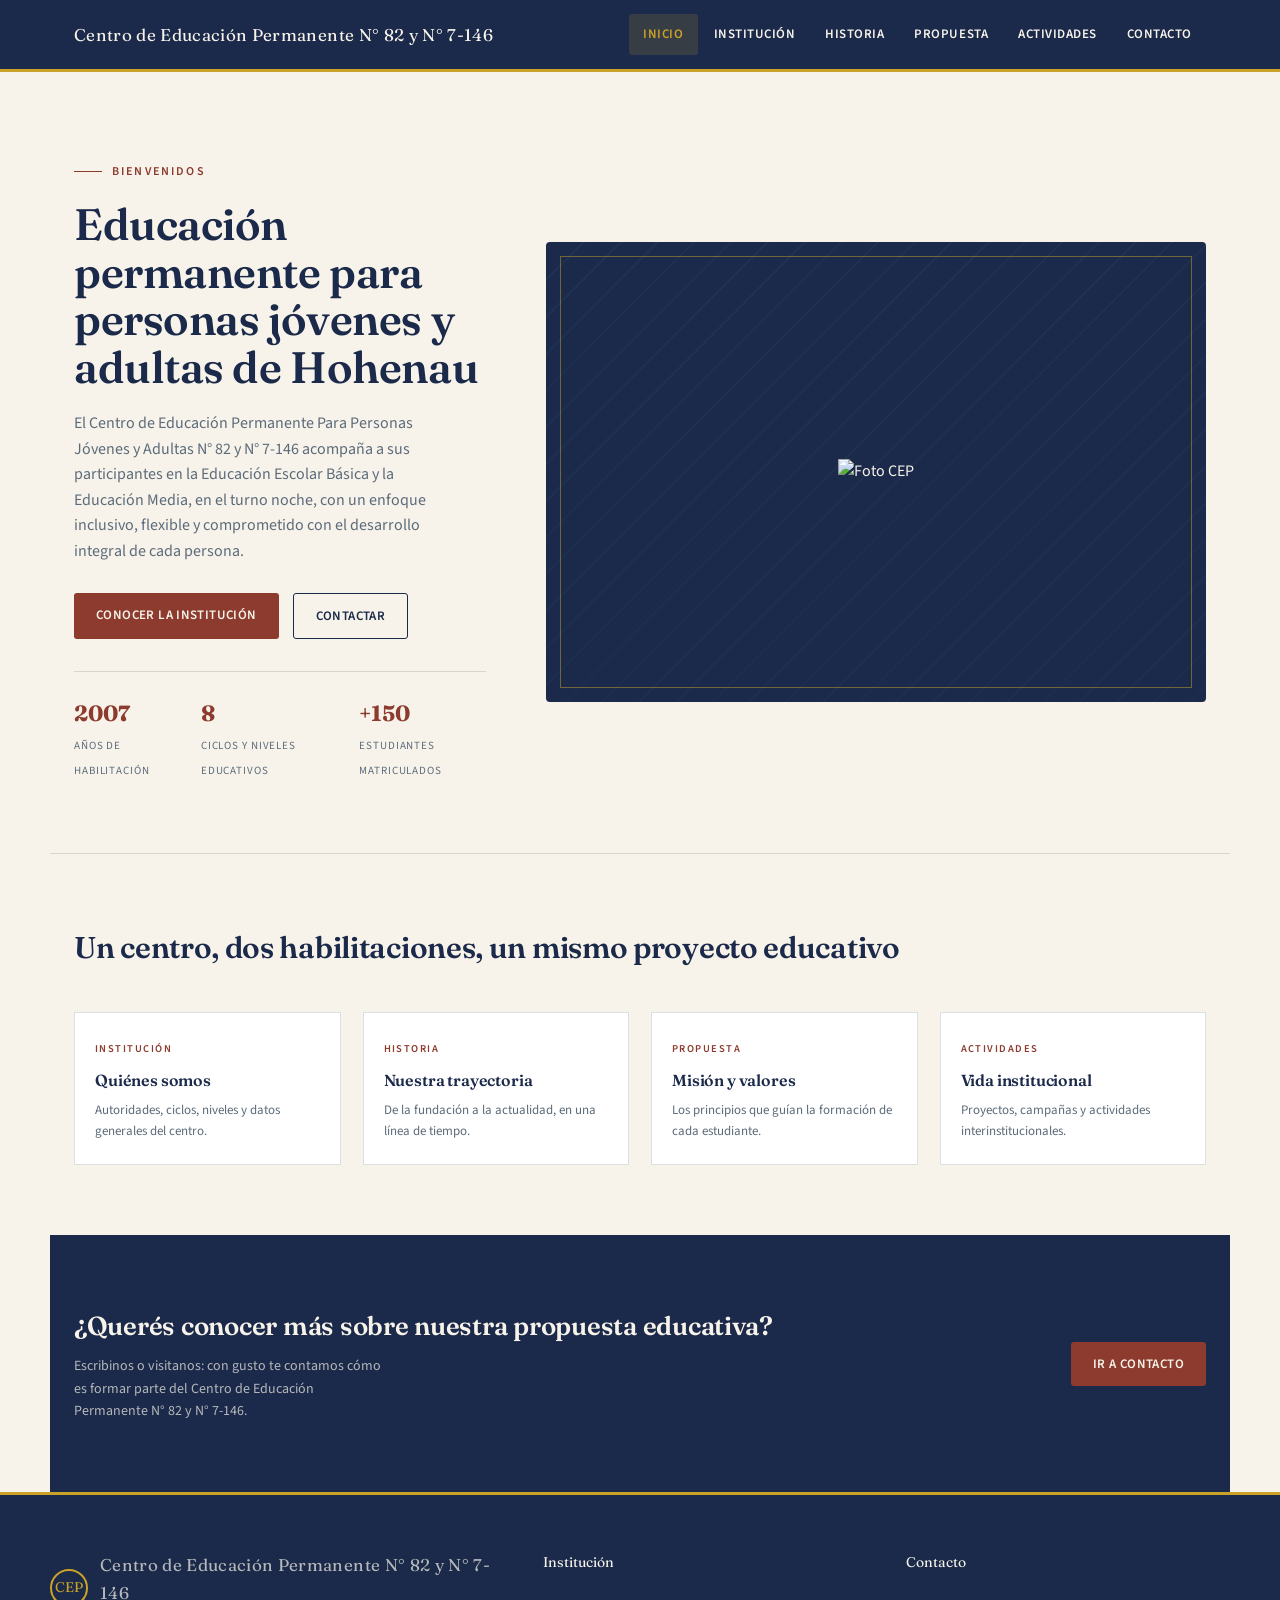
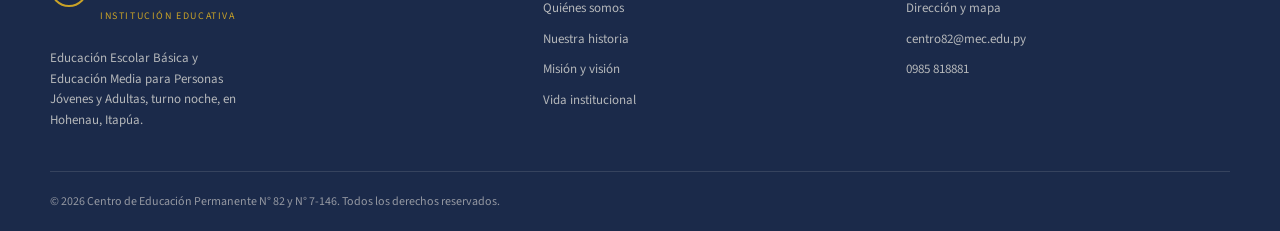
==== index.html @ 1c6f99f3 "Add files via upload" ====
<!DOCTYPE html>
<html lang="es">
<head>
<script src="https://cdn.botpress.cloud/webchat/v5.0/inject.js"></script>
<script src="https://files.bpcontent.cloud/2026/10/13/23/20261013231435-PEEJTWRN.js" defer></script>
<meta charset="UTF-8">
<meta name="viewport" content="width=device-width, initial-scale=1.0">
<title>Inicio · Centro de Educación Permanente N° 82 y N° 7-146</title>
<meta name="description" content="Centro de Educación Permanente N° 82 y N° 7-146, institución educativa comprometida con la formación integral.">
<link rel="stylesheet" href="styles.css">
</head>
<body>

<header>
  <div class="nav-wrap">
    <div class="brand">
      <a href="inicio.html" class="brand-link">
        <div class="brand-text">Centro de Educación Permanente N° 82 y N° 7-146 </span></div>
      </a>
    </div>
    <button class="nav-toggle" aria-label="Abrir menú" aria-expanded="false" aria-controls="site-nav">
      <span></span><span></span><span></span>
    </button>
    <nav id="site-nav">
      <div class="active"><a href="index.html">Inicio</a></div>
      <div><a href="institucion.html">Institución</a>
        <div class="dropdown">
          <a href="institucion.html#informacion">Información general</a>
          <a href="institucion.html#autoridades">Autoridades</a>
          <a href="institucion.html#instalaciones">Instalaciones</a>
        </div>
      </div>
      <div><a href="historia.html">Historia</a>
        <div class="dropdown">
          <a href="historia.html#origenes">Historia del colegio</a>
          <a href="historia.html#linea-de-tiempo">Línea de tiempo</a>
        </div>
      </div>
      <div><a href="propuesta.html">Propuesta</a>
        <div class="dropdown">
          <a href="propuesta.html#mision">Misión</a>
          <a href="propuesta.html#vision">Visión</a>
          <a href="propuesta.html#valores">Valores</a>
        </div>
      </div>
      <div><a href="actividades.html">Actividades</a>
        <div class="dropdown">
          <a href="actividades.html#interinstitucionales">Interinstitucionales</a>
          <a href="actividades.html#campanas">Campañas / Proyectos</a>
        </div>
      </div>
      <div><a href="contacto.html">Contacto</a></div>
    </nav>
  </div>
</header>


<div class="hero">
  <div>
    <div class="hero-eyebrow">Bienvenidos</div>
    <h1>Educación permanente para personas jóvenes y adultas de Hohenau</h1>
    <p>El Centro de Educación Permanente Para Personas Jóvenes y Adultas N° 82 y N° 7-146 acompaña a sus participantes en la Educación Escolar Básica y la Educación Media, en el turno noche, con un enfoque inclusivo, flexible y comprometido con el desarrollo integral de cada persona.</p>
    <div class="hero-cta">
      <a href="institucion.html" class="btn btn-primary">Conocer la institución</a>
      <a href="contacto.html" class="btn btn-ghost">Contactar</a>
    </div>
    <div class="hero-meta">
      <div><strong>2007</strong><span>Años de habilitación</span></div>
      <div><strong>8</strong><span>Ciclos y niveles educativos</span></div>
      <div><strong>+150</strong><span>Estudiantes matriculados</span></div>
    </div>
  </div>
  <div class="hero-visual">
    <div class="hero-visual-mark">
      <img src="../imagenes/FotoCEP.png" width="600" height="400" alt="Foto CEP">
    </div>
  </div>
</div>

<section class="highlights" aria-label="Resumen institucional">
  <div class="section-head">
    <div>
      <h2>Un centro, dos habilitaciones, un mismo proyecto educativo</h2>
    </div>
  </div>
  <div class="grid-4">
    <a class="mini-card" href="institucion.html">
      <span class="mini-card-tag">Institución</span>
      <h3>Quiénes somos</h3>
      <p>Autoridades, ciclos, niveles y datos generales del centro.</p>
    </a>
    <a class="mini-card" href="historia.html">
      <span class="mini-card-tag">Historia</span>
      <h3>Nuestra trayectoria</h3>
      <p>De la fundación a la actualidad, en una línea de tiempo.</p>
    </a>
    <a class="mini-card" href="propuesta.html">
      <span class="mini-card-tag">Propuesta</span>
      <h3>Misión y valores</h3>
      <p>Los principios que guían la formación de cada estudiante.</p>
    </a>
    <a class="mini-card" href="actividades.html">
      <span class="mini-card-tag">Actividades</span>
      <h3>Vida institucional</h3>
      <p>Proyectos, campañas y actividades interinstitucionales.</p>
    </a>
  </div>
</section>

<section class="cta-banner" aria-label="Llamado a la acción">
  <div class="cta-inner">
    <div>
      <h2>¿Querés conocer más sobre nuestra propuesta educativa?</h2>
      <p>Escribinos o visitanos: con gusto te contamos cómo es formar parte del Centro de Educación Permanente N° 82 y N° 7-146.</p>
    </div>
    <a href="contacto.html" class="btn btn-primary">Ir a contacto</a>
  </div>
</section>

<footer>
  <div class="footer-wrap">
    <div class="footer-col">
      <div class="footer-brand">
        <div class="seal">CEP</div>
        <div class="brand-text">Centro de Educación Permanente N° 82 y N° 7-146<span>Institución Educativa</span></div>
      </div>
      <p class="footer-desc">Educación Escolar Básica y Educación Media para Personas Jóvenes y Adultas, turno noche, en Hohenau, Itapúa.</p>
    </div>
    <div class="footer-col">
      <div class="footer-heading">Institución</div>
      <a href="institucion.html">Quiénes somos</a>
      <a href="historia.html">Nuestra historia</a>
      <a href="propuesta.html">Misión y visión</a>
      <a href="actividades.html">Vida institucional</a>
    </div>
    <div class="footer-col">
      <div class="footer-heading">Contacto</div>
      <a href="contacto.html">Dirección y mapa</a>
      <a href="mailto:centro82@mec.edu.py">centro82@mec.edu.py</a>
      <a href="tel:+595985818881">0985 818881</a>
    </div>
  </div>
  <div class="footer-bottom">
    <span>© 2026 Centro de Educación Permanente N° 82 y N° 7-146. Todos los derechos reservados.</span>
  </div>
</footer>

<script>
  const toggle = document.querySelector('.nav-toggle');
  const nav = document.getElementById('site-nav');
  if (toggle && nav) {
    toggle.addEventListener('click', () => {
      const open = nav.classList.toggle('open');
      toggle.setAttribute('aria-expanded', open);
    });
  }
</script>

</body>
</html>
---- styles.css ----
@import url('https://fonts.googleapis.com/css2?family=Fraunces:opsz,wght@9..144,400;9..144,600;9..144,700&family=Source+Sans+3:wght@400;500;600;700&display=swap');

  :root{
    --ink:#1B2A4A;
    --parchment:#F7F3EA;
    --gold:#C9A227;
    --brick:#8C3B2E;
    --slate:#5C6B7A;
    --line: rgba(27,42,74,0.15);
  }
  *{margin:0;padding:0;box-sizing:border-box;}
  body{
    background:var(--parchment);
    color:var(--ink);
    font-family:'Source Sans 3', sans-serif;
    line-height:1.6;
  }
  h1,h2,h3{
    font-family:'Fraunces', serif;
    font-weight:600;
    letter-spacing:-0.01em;
  }
  a{color:inherit; text-decoration:none;}

  /* ---------- HEADER / NAV ---------- */
  header{
    background:var(--ink);
    color:var(--parchment);
    position:sticky;
    top:0;
    z-index:50;
    border-bottom:3px solid var(--gold);
  }
  .nav-wrap{
    max-width:1180px;
    margin:0 auto;
    display:flex;
    align-items:center;
    justify-content:space-between;
    padding:14px 24px;
  }
  .brand{
    display:flex;
    align-items:center;
    gap:12px;
  }
  .seal{
    width:38px;height:38px;
    border-radius:50%;
    border:2px solid var(--gold);
    display:flex;align-items:center;justify-content:center;
    font-family:'Fraunces',serif;
    font-size:14px;
    color:var(--gold);
    flex-shrink:0;
  }
  .brand-text{
    font-family:'Fraunces', serif;
    font-size:17px;
    letter-spacing:0.02em;
  }
  .brand-text span{
    display:block;
    font-family:'Source Sans 3', sans-serif;
    font-size:10px;
    letter-spacing:0.16em;
    text-transform:uppercase;
    color:var(--gold);
    margin-top:2px;
  }
  .brand-link{display:flex; align-items:center; gap:12px;}
  nav{display:flex; gap:2px;}
  nav > div{position:relative;}
  nav > div > a{
    display:block;
    padding:10px 14px;
    font-size:13px;
    letter-spacing:0.04em;
    text-transform:uppercase;
    font-weight:600;
    border-radius:3px;
    transition:background .15s;
  }
  nav > div > a:hover{background:rgba(255,255,255,0.08);}
  nav > div.active > a{background:rgba(201,162,39,0.16); color:var(--gold);}
  .dropdown{
    display:none;
    position:absolute;
    top:100%;
    left:0;
    background:#fff;
    color:var(--ink);
    min-width:220px;
    box-shadow:0 12px 24px rgba(0,0,0,0.18);
    border-top:2px solid var(--gold);
  }
  nav > div:hover .dropdown{display:block;}
  .dropdown a{
    display:block;
    padding:11px 16px;
    font-size:13px;
    border-bottom:1px solid var(--line);
  }
  .dropdown a:hover{background:var(--parchment); color:var(--brick);}
  .dropdown a:last-child{border-bottom:none;}

  /* mobile nav toggle */
  .nav-toggle{
    display:none;
    flex-direction:column;
    justify-content:center;
    gap:5px;
    width:38px;height:38px;
    background:transparent;
    border:1px solid rgba(247,243,234,0.3);
    border-radius:4px;
    cursor:pointer;
  }
  .nav-toggle span{
    display:block;
    width:18px;height:2px;
    margin:0 auto;
    background:var(--parchment);
  }

  @media(max-width:900px){
    .nav-toggle{display:flex;}
    nav{
      display:none;
      flex-direction:column;
      width:100%;
      gap:0;
      background:var(--ink);
      border-top:1px solid rgba(247,243,234,0.12);
    }
    nav.open{display:flex;}
    .nav-wrap{flex-wrap:wrap;}
    nav > div > a{padding:13px 4px;}
    .dropdown{
      display:block;
      position:static;
      box-shadow:none;
      border-top:none;
      background:rgba(247,243,234,0.04);
    }
    .dropdown a{color:var(--parchment); border-bottom:1px solid rgba(247,243,234,0.08); padding-left:24px;}
    .dropdown a:hover{background:rgba(247,243,234,0.08); color:var(--gold);}
  }

  /* ---------- HERO ---------- */
  .hero{
    max-width:1180px;
    margin:0 auto;
    padding:90px 24px 70px;
    display:grid;
    grid-template-columns:1.1fr 0.9fr;
    gap:60px;
    align-items:center;
  }
  .hero-eyebrow{
    display:flex;
    align-items:center;
    gap:10px;
    font-size:12px;
    letter-spacing:0.18em;
    text-transform:uppercase;
    color:var(--brick);
    font-weight:600;
    margin-bottom:20px;
  }
  .hero-eyebrow::before{
    content:'';
    width:28px;height:1px;
    background:var(--brick);
  }
  .hero h1{
    font-size:44px;
    line-height:1.08;
    margin-bottom:20px;
  }
  .hero p{
    font-size:16px;
    color:var(--slate);
    max-width:46ch;
    margin-bottom:28px;
  }
  .hero-meta{
    display:flex;
    gap:28px;
    padding-top:24px;
    border-top:1px solid var(--line);
  }
  .hero-meta div strong{
    display:block;
    font-family:'Fraunces',serif;
    font-size:22px;
    color:var(--brick);
  }
  .hero-meta div span{
    font-size:11px;
    text-transform:uppercase;
    letter-spacing:0.08em;
    color:var(--slate);
  }
  .hero-visual{
    width: 100%;
    width: 660px; /* Ajusta este valor para achicar el marco */
    height: 460px; 
    aspect-ratio:4/5;
    background:
      linear-gradient(rgba(27,42,74,0.55), rgba(27,42,74,0.75)),
      repeating-linear-gradient(135deg, #26375c 0 2px, #1B2A4A 2px 26px);
    border-radius:4px;
    display:flex;
    align-items:center;
    justify-content:center;
    position:relative;
    overflow:hidden;
  }
  .hero-visual::before{
    content:'';
    position:absolute;
    inset:14px;
    border:1px solid rgba(201,162,39,0.5);
  }
  .hero-visual-mark{
    text-align:center;
    color:var(--parchment);
  }
  .hero-visual-mark .big-seal{
    width:80px;height:80px;
    margin:0 auto 14px;
    border:2px solid var(--gold);
    border-radius:50%;
    display:flex;align-items:center;justify-content:center;
    font-family:'Fraunces',serif;
    font-size:26px;
    color:var(--gold);
  }
  .hero-visual-mark p{
    font-family:'Fraunces',serif;
    font-size:13px;
    letter-spacing:0.1em;
    text-transform:uppercase;
    color:rgba(247,243,234,0.8);
  }

  @media(max-width:900px){
    .hero{grid-template-columns:1fr; padding-top:40px;}
    .hero h1{font-size:32px;}
  }

  /* ---------- SECTION SHELL ---------- */
  section{
    max-width:1180px;
    margin:0 auto;
    padding:70px 24px;
    border-top:1px solid var(--line);
  }
  .section-head{
    display:flex;
    justify-content:space-between;
    align-items:flex-end;
    gap:24px;
    margin-bottom:40px;
    flex-wrap:wrap;
  }
  .section-tag{
    font-size:11px;
    letter-spacing:0.18em;
    text-transform:uppercase;
    color:var(--brick);
    font-weight:600;
    margin-bottom:8px;
    display:block;
  }
  .section-head h2{font-size:30px;}
  .section-sub{
    color:var(--slate);
    font-size:14px;
    max-width:40ch;
  }

  /* INSTITUCIÓN */
  .grid-3{
    display:grid;
    grid-template-columns:repeat(3,1fr);
    gap:24px;
  }
  .card{
    background:#fff;
    border:1px solid var(--line);
    border-top:3px solid var(--gold);
    padding:26px 22px;
  }
  .card h3{font-size:17px; margin-bottom:8px;}
  .card p{font-size:13.5px; color:var(--slate);}

  /* HISTORIA - timeline */
  .timeline{
    position:relative;
    padding-left:28px;
    border-left:2px solid var(--line);
  }
  .tl-item{
    position:relative;
    padding-bottom:34px;
  }
  .tl-item:last-child{padding-bottom:0;}
  .tl-item::before{
    content:'';
    position:absolute;
    left:-34px;
    top:4px;
    width:11px;height:11px;
    border-radius:50%;
    background:var(--gold);
    border:2px solid var(--ink);
  }
  .tl-year{
    font-family:'Fraunces',serif;
    color:var(--brick);
    font-size:15px;
    font-weight:600;
  }
  .tl-item p{font-size:13.5px; color:var(--slate); margin-top:4px;}

  /* PROPUESTA - mvv */
  .mvv{
    display:grid;
    grid-template-columns:repeat(3,1fr);
    gap:0;
    border:1px solid var(--line);
  }
  .mvv > div{
    padding:32px 26px;
    border-right:1px solid var(--line);
  }
  .mvv > div:last-child{border-right:none;}
  .mvv h3{
    font-size:12px;
    letter-spacing:0.14em;
    text-transform:uppercase;
    color:var(--brick);
    margin-bottom:12px;
  }
  .mvv p{font-size:14px; color:var(--ink); opacity:0.85;}

  /* ACTIVIDADES */
  .activity-row{
    display:grid;
    grid-template-columns:repeat(2,1fr);
    gap:20px;
  }
  .activity-card{
    background:var(--ink);
    color:var(--parchment);
    padding:30px;
    position:relative;
    overflow:hidden;
  }
  .activity-card::after{
    content:'';
    position:absolute;
    right:-30px;top:-30px;
    width:120px;height:120px;
    border:1px solid rgba(201,162,39,0.3);
    border-radius:50%;
  }
  .activity-card h3{font-size:18px; margin-bottom:10px; position:relative;}
  .activity-card p{font-size:13.5px; color:rgba(247,243,234,0.75); position:relative;}

  @media(max-width:900px){
    .grid-3, .mvv, .activity-row{grid-template-columns:1fr;}
    .mvv > div{border-right:none; border-bottom:1px solid var(--line);}
  }

  /* CONTACTO */
  .contact-wrap{
    display:grid;
    grid-template-columns:1fr 1fr;
    gap:40px;
  }
  .contact-list div{
    padding:16px 0;
    border-bottom:1px solid var(--line);
    display:flex;
    gap:14px;
  }
  .contact-list div:first-child{padding-top:0;}
  .contact-label{
    font-size:11px;
    letter-spacing:0.1em;
    text-transform:uppercase;
    color:var(--brick);
    width:110px;
    flex-shrink:0;
    padding-top:2px;
  }
  .contact-value{font-size:14.5px;}
  .map-box{
    background:repeating-linear-gradient(45deg, #ece6d8 0 10px, #e6dfce 10px 20px);
    border:1px solid var(--line);
    display:flex;
    align-items:center;
    justify-content:center;
    color:var(--slate);
    font-size:13px;
    letter-spacing:0.05em;
    text-transform:uppercase;
    min-height:260px;
  }
  @media(max-width:900px){.contact-wrap{grid-template-columns:1fr;}}

  /* FOOTER */
  footer{
    background:var(--ink);
    color:rgba(247,243,234,0.7);
    padding:56px 24px 0;
    border-top:3px solid var(--gold);
  }
  .footer-wrap{
    max-width:1180px;
    margin:0 auto;
    display:grid;
    grid-template-columns:1.4fr 1fr 1fr;
    gap:40px;
    padding-bottom:40px;
  }
  .footer-brand{display:flex; align-items:center; gap:12px; margin-bottom:14px;}
  .footer-desc{font-size:13px; max-width:34ch; line-height:1.6;}
  .footer-heading{
    font-family:'Fraunces',serif;
    color:var(--parchment);
    font-size:14px;
    margin-bottom:14px;
  }
  .footer-col{display:flex; flex-direction:column; gap:10px; font-size:13px;}
  .footer-col a:hover{color:var(--gold);}
  .footer-bottom{
    max-width:1180px;
    margin:0 auto;
    padding:20px 0;
    border-top:1px solid rgba(247,243,234,0.12);
    font-size:12px;
    color:rgba(247,243,234,0.55);
  }
  @media(max-width:900px){
    .footer-wrap{grid-template-columns:1fr; gap:28px;}
  }

  /* wireframe helper badge */
  .wf-note{
    text-align:center;
    font-size:11px;
    letter-spacing:0.08em;
    text-transform:uppercase;
    color:var(--slate);
    padding:10px;
    background:#fff;
    border-bottom:1px dashed var(--line);
  }
  /* ---------- BOTONES ---------- */
  .btn{
    display:inline-block;
    padding:12px 22px;
    font-size:13px;
    font-weight:600;
    letter-spacing:0.03em;
    text-transform:uppercase;
    border-radius:3px;
    transition:background .15s, color .15s, border-color .15s;
  }
  .btn-primary{background:var(--brick); color:var(--parchment);}
  .btn-primary:hover{background:#722f24;}
  .btn-ghost{border:1px solid var(--ink); color:var(--ink);}
  .btn-ghost:hover{background:var(--ink); color:var(--parchment);}
  .hero-cta{display:flex; gap:14px; margin-bottom:32px; flex-wrap:wrap;}

  /* ---------- INICIO: highlights ---------- */
  .grid-4{
    display:grid;
    grid-template-columns:repeat(4,1fr);
    gap:22px;
  }
  .mini-card{
    display:block;
    background:#fff;
    border:1px solid var(--line);
    padding:22px 20px;
    transition:transform .15s, box-shadow .15s;
  }
  .mini-card:hover{transform:translateY(-3px); box-shadow:0 14px 28px rgba(27,42,74,0.1);}
  .mini-card-tag{
    font-size:10.5px;
    letter-spacing:0.14em;
    text-transform:uppercase;
    color:var(--brick);
    font-weight:600;
  }
  .mini-card h3{font-size:16px; margin:8px 0 6px;}
  .mini-card p{font-size:13px; color:var(--slate);}

  .cta-banner{background:var(--ink);}
  .cta-banner .cta-inner{
    max-width:1180px;
    margin:0 auto;
    display:flex;
    align-items:center;
    justify-content:space-between;
    gap:24px;
    flex-wrap:wrap;
  }
  .cta-banner h2{color:var(--parchment); font-size:26px; margin-bottom:8px;}
  .cta-banner p{color:rgba(247,243,234,0.7); font-size:14px; max-width:44ch;}

  /* ---------- PAGE HERO (subpáginas) ---------- */
  .page-hero{
    max-width:1180px;
    margin:0 auto;
    padding:56px 24px 40px;
  }
  .page-hero h1{font-size:34px; margin:10px 0 12px;}
  .page-hero p{color:var(--slate); font-size:15px; max-width:52ch;}
  .no-top-border{border-top:none;}

  /* ---------- INSTITUCIÓN ---------- */
  .info-strip{
    margin-top:28px;
    display:grid;
    grid-template-columns:repeat(4,1fr);
    border:1px solid var(--line);
  }
  .info-strip div{
    padding:18px 20px;
    border-right:1px solid var(--line);
  }
  .info-strip div:last-child{border-right:none;}
  .info-strip strong{
    display:block;
    font-family:'Fraunces',serif;
    color:var(--brick);
    font-size:14px;
    margin-bottom:4px;
  }
  .info-strip span{font-size:12.5px; color:var(--slate);}

  .staff-grid{
    display:grid;
    grid-template-columns:repeat(3,1fr);
    gap:24px;
  }
  .staff-card{
    background:#fff;
    border:1px solid var(--line);
    padding:26px 22px;
    text-align:center;
  }
  .staff-avatar{
    width:56px;height:56px;
    margin:0 auto 14px;
    border-radius:50%;
    background:var(--ink);
    color:var(--gold);
    display:flex; align-items:center; justify-content:center;
    font-family:'Fraunces',serif;
    font-size:16px;
  }
  .staff-card h3{font-size:15.5px; margin-bottom:4px;}
  .staff-role{
    display:block;
    font-size:11px;
    letter-spacing:0.08em;
    text-transform:uppercase;
    color:var(--brick);
    margin-bottom:10px;
  }
  .staff-card p{font-size:13px; color:var(--slate);}

  .facility-grid{
    display:grid;
    grid-template-columns:repeat(3,1fr);
    gap:20px;
  }
  .facility-card{
    border-left:3px solid var(--gold);
    padding:6px 0 6px 18px;
  }
  .facility-card h3{font-size:15px; margin-bottom:6px;}
  .facility-card p{font-size:13px; color:var(--slate);}

  /* ---------- PROSA (historia / propuesta) ---------- */
  .prose-block{max-width:70ch;}
  .prose-block p{font-size:15px; color:var(--ink); opacity:0.9; margin-bottom:16px;}
  .prose-block p:last-child{margin-bottom:0;}

  /* ---------- PROPUESTA: valores ---------- */
  .value-card{
    background:#fff;
    border:1px solid var(--line);
    border-left:3px solid var(--brick);
    padding:22px 20px;
  }
  .value-card h3{font-size:15.5px; margin-bottom:8px;}
  .value-card p{font-size:13px; color:var(--slate);}

  /* ---------- CONTACTO: formulario ---------- */
  .contact-form{margin-top:32px; display:flex; flex-direction:column; gap:16px;}
  .form-row{display:flex; flex-direction:column; gap:6px;}
  .form-row label{
    font-size:11px;
    letter-spacing:0.08em;
    text-transform:uppercase;
    color:var(--brick);
    font-weight:600;
  }
  .form-row input, .form-row textarea{
    font-family:'Source Sans 3', sans-serif;
    font-size:14px;
    padding:11px 13px;
    border:1px solid var(--line);
    background:#fff;
    color:var(--ink);
    resize:vertical;
  }
  .form-row input:focus, .form-row textarea:focus{outline:2px solid var(--gold); outline-offset:1px;}
  .contact-form .btn{align-self:flex-start; border:none; cursor:pointer;}
  .form-note{font-size:11.5px; color:var(--slate); max-width:48ch;}

  @media(max-width:900px){
    .grid-4, .staff-grid, .facility-grid{grid-template-columns:1fr;}
    .info-strip{grid-template-columns:1fr;}
    .info-strip div{border-right:none; border-bottom:1px solid var(--line);}
    .cta-banner .cta-inner{flex-direction:column; align-items:flex-start;}
  }

  /* ---------- accesibilidad: foco visible ---------- */
  a:focus-visible, button:focus-visible{
    outline:2px solid var(--gold);
    outline-offset:2px;
  }
  @media (prefers-reduced-motion: reduce){
    .mini-card{transition:none;}
  }
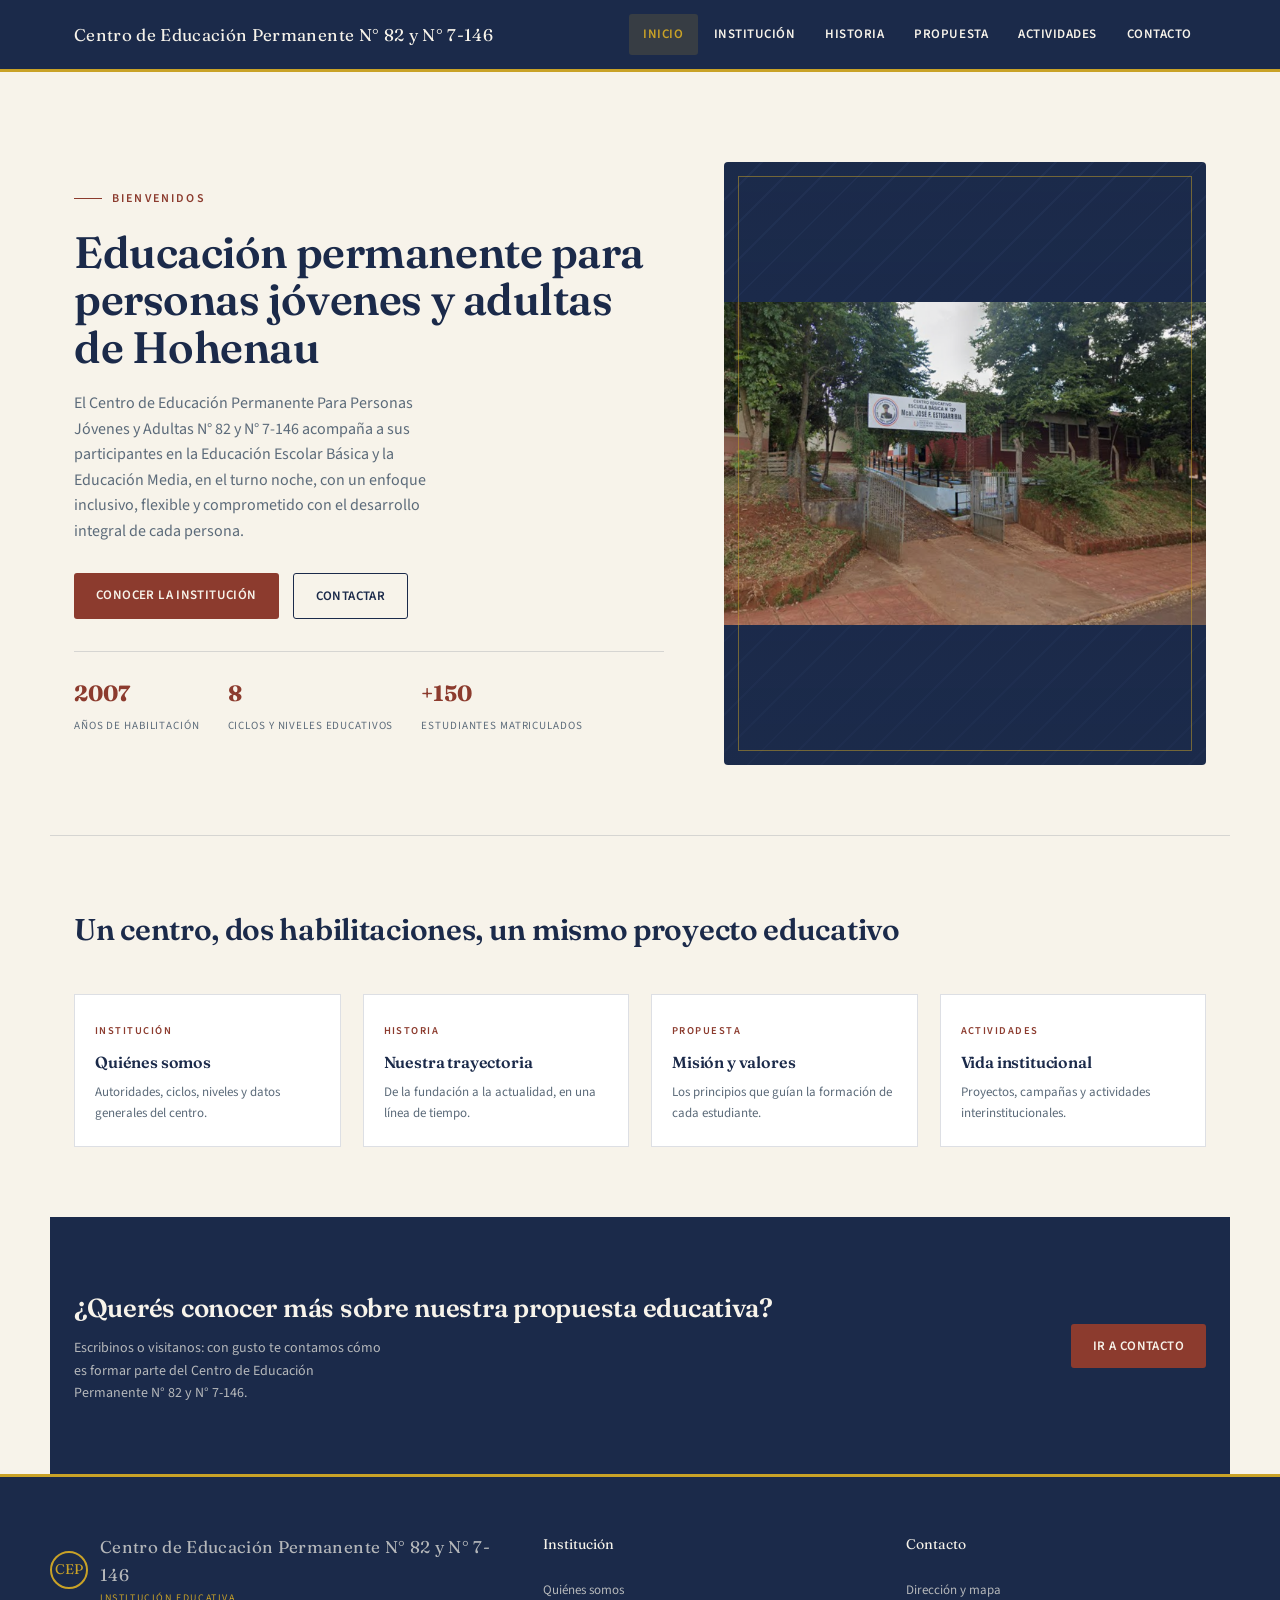
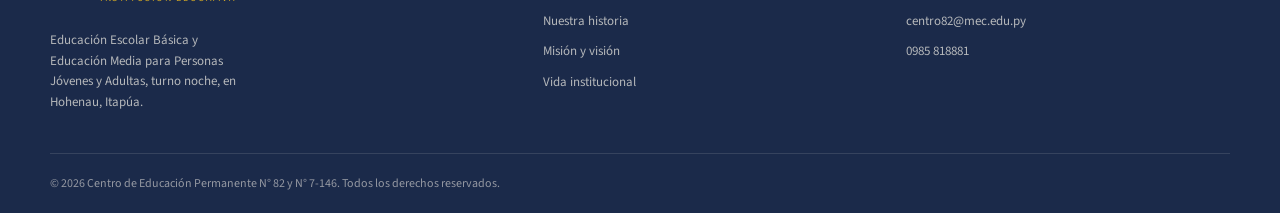
==== commit 2c56ecd7: "Add files via upload" ====
--- a/index.html
+++ b/index.html
@@ -14,8 +14,8 @@
 <header>
   <div class="nav-wrap">
     <div class="brand">
-      <a href="inicio.html" class="brand-link">
-        <div class="brand-text">Centro de Educación Permanente N° 82 y N° 7-146 </span></div>
+      <a href="index.html" class="brand-link">
+        <div class="brand-text">Centro de Educación Permanente N° 82 y N° 7-146</div>
       </a>
     </div>
     <button class="nav-toggle" aria-label="Abrir menú" aria-expanded="false" aria-controls="site-nav">
@@ -72,7 +72,7 @@
   </div>
   <div class="hero-visual">
     <div class="hero-visual-mark">
-      <img src="../imagenes/FotoCEP.png" width="600" height="400" alt="Foto CEP">
+      <img src="FotoCEP.png" width="600" height="400" alt="Foto CEP">
     </div>
   </div>
 </div>
--- a/styles.css
+++ b/styles.css
@@ -1,644 +1,707 @@
-@import url('https://fonts.googleapis.com/css2?family=Fraunces:opsz,wght@9..144,400;9..144,600;9..144,700&family=Source+Sans+3:wght@400;500;600;700&display=swap');
-
-  :root{
-    --ink:#1B2A4A;
-    --parchment:#F7F3EA;
-    --gold:#C9A227;
-    --brick:#8C3B2E;
-    --slate:#5C6B7A;
-    --line: rgba(27,42,74,0.15);
-  }
-  *{margin:0;padding:0;box-sizing:border-box;}
-  body{
-    background:var(--parchment);
-    color:var(--ink);
-    font-family:'Source Sans 3', sans-serif;
-    line-height:1.6;
-  }
-  h1,h2,h3{
-    font-family:'Fraunces', serif;
-    font-weight:600;
-    letter-spacing:-0.01em;
-  }
-  a{color:inherit; text-decoration:none;}
-
-  /* ---------- HEADER / NAV ---------- */
-  header{
-    background:var(--ink);
-    color:var(--parchment);
-    position:sticky;
-    top:0;
-    z-index:50;
-    border-bottom:3px solid var(--gold);
-  }
-  .nav-wrap{
-    max-width:1180px;
-    margin:0 auto;
-    display:flex;
-    align-items:center;
-    justify-content:space-between;
-    padding:14px 24px;
-  }
-  .brand{
-    display:flex;
-    align-items:center;
-    gap:12px;
-  }
-  .seal{
-    width:38px;height:38px;
-    border-radius:50%;
-    border:2px solid var(--gold);
-    display:flex;align-items:center;justify-content:center;
-    font-family:'Fraunces',serif;
-    font-size:14px;
-    color:var(--gold);
-    flex-shrink:0;
-  }
-  .brand-text{
-    font-family:'Fraunces', serif;
-    font-size:17px;
-    letter-spacing:0.02em;
-  }
-  .brand-text span{
-    display:block;
-    font-family:'Source Sans 3', sans-serif;
-    font-size:10px;
-    letter-spacing:0.16em;
-    text-transform:uppercase;
-    color:var(--gold);
-    margin-top:2px;
-  }
-  .brand-link{display:flex; align-items:center; gap:12px;}
-  nav{display:flex; gap:2px;}
-  nav > div{position:relative;}
-  nav > div > a{
-    display:block;
-    padding:10px 14px;
-    font-size:13px;
-    letter-spacing:0.04em;
-    text-transform:uppercase;
-    font-weight:600;
-    border-radius:3px;
-    transition:background .15s;
-  }
-  nav > div > a:hover{background:rgba(255,255,255,0.08);}
-  nav > div.active > a{background:rgba(201,162,39,0.16); color:var(--gold);}
-  .dropdown{
-    display:none;
-    position:absolute;
-    top:100%;
-    left:0;
-    background:#fff;
-    color:var(--ink);
-    min-width:220px;
-    box-shadow:0 12px 24px rgba(0,0,0,0.18);
-    border-top:2px solid var(--gold);
-  }
-  nav > div:hover .dropdown{display:block;}
-  .dropdown a{
-    display:block;
-    padding:11px 16px;
-    font-size:13px;
-    border-bottom:1px solid var(--line);
-  }
-  .dropdown a:hover{background:var(--parchment); color:var(--brick);}
-  .dropdown a:last-child{border-bottom:none;}
-
-  /* mobile nav toggle */
-  .nav-toggle{
-    display:none;
-    flex-direction:column;
-    justify-content:center;
-    gap:5px;
-    width:38px;height:38px;
-    background:transparent;
-    border:1px solid rgba(247,243,234,0.3);
-    border-radius:4px;
-    cursor:pointer;
-  }
-  .nav-toggle span{
-    display:block;
-    width:18px;height:2px;
-    margin:0 auto;
-    background:var(--parchment);
-  }
-
-  @media(max-width:900px){
-    .nav-toggle{display:flex;}
-    nav{
-      display:none;
-      flex-direction:column;
-      width:100%;
-      gap:0;
-      background:var(--ink);
-      border-top:1px solid rgba(247,243,234,0.12);
-    }
-    nav.open{display:flex;}
-    .nav-wrap{flex-wrap:wrap;}
-    nav > div > a{padding:13px 4px;}
-    .dropdown{
-      display:block;
-      position:static;
-      box-shadow:none;
-      border-top:none;
-      background:rgba(247,243,234,0.04);
-    }
-    .dropdown a{color:var(--parchment); border-bottom:1px solid rgba(247,243,234,0.08); padding-left:24px;}
-    .dropdown a:hover{background:rgba(247,243,234,0.08); color:var(--gold);}
-  }
-
-  /* ---------- HERO ---------- */
-  .hero{
-    max-width:1180px;
-    margin:0 auto;
-    padding:90px 24px 70px;
-    display:grid;
-    grid-template-columns:1.1fr 0.9fr;
-    gap:60px;
-    align-items:center;
-  }
-  .hero-eyebrow{
-    display:flex;
-    align-items:center;
-    gap:10px;
-    font-size:12px;
-    letter-spacing:0.18em;
-    text-transform:uppercase;
-    color:var(--brick);
-    font-weight:600;
-    margin-bottom:20px;
-  }
-  .hero-eyebrow::before{
-    content:'';
-    width:28px;height:1px;
-    background:var(--brick);
-  }
-  .hero h1{
-    font-size:44px;
-    line-height:1.08;
-    margin-bottom:20px;
-  }
-  .hero p{
-    font-size:16px;
-    color:var(--slate);
-    max-width:46ch;
-    margin-bottom:28px;
-  }
-  .hero-meta{
-    display:flex;
-    gap:28px;
-    padding-top:24px;
-    border-top:1px solid var(--line);
-  }
-  .hero-meta div strong{
-    display:block;
-    font-family:'Fraunces',serif;
-    font-size:22px;
-    color:var(--brick);
-  }
-  .hero-meta div span{
-    font-size:11px;
-    text-transform:uppercase;
-    letter-spacing:0.08em;
-    color:var(--slate);
-  }
-  .hero-visual{
-    width: 100%;
-    width: 660px; /* Ajusta este valor para achicar el marco */
-    height: 460px; 
-    aspect-ratio:4/5;
-    background:
-      linear-gradient(rgba(27,42,74,0.55), rgba(27,42,74,0.75)),
-      repeating-linear-gradient(135deg, #26375c 0 2px, #1B2A4A 2px 26px);
-    border-radius:4px;
-    display:flex;
-    align-items:center;
-    justify-content:center;
-    position:relative;
-    overflow:hidden;
-  }
-  .hero-visual::before{
-    content:'';
-    position:absolute;
-    inset:14px;
-    border:1px solid rgba(201,162,39,0.5);
-  }
-  .hero-visual-mark{
-    text-align:center;
-    color:var(--parchment);
-  }
-  .hero-visual-mark .big-seal{
-    width:80px;height:80px;
-    margin:0 auto 14px;
-    border:2px solid var(--gold);
-    border-radius:50%;
-    display:flex;align-items:center;justify-content:center;
-    font-family:'Fraunces',serif;
-    font-size:26px;
-    color:var(--gold);
-  }
-  .hero-visual-mark p{
-    font-family:'Fraunces',serif;
-    font-size:13px;
-    letter-spacing:0.1em;
-    text-transform:uppercase;
-    color:rgba(247,243,234,0.8);
-  }
-
-  @media(max-width:900px){
-    .hero{grid-template-columns:1fr; padding-top:40px;}
-    .hero h1{font-size:32px;}
-  }
-
-  /* ---------- SECTION SHELL ---------- */
-  section{
-    max-width:1180px;
-    margin:0 auto;
-    padding:70px 24px;
-    border-top:1px solid var(--line);
-  }
-  .section-head{
-    display:flex;
-    justify-content:space-between;
-    align-items:flex-end;
-    gap:24px;
-    margin-bottom:40px;
-    flex-wrap:wrap;
-  }
-  .section-tag{
-    font-size:11px;
-    letter-spacing:0.18em;
-    text-transform:uppercase;
-    color:var(--brick);
-    font-weight:600;
-    margin-bottom:8px;
-    display:block;
-  }
-  .section-head h2{font-size:30px;}
-  .section-sub{
-    color:var(--slate);
-    font-size:14px;
-    max-width:40ch;
-  }
-
-  /* INSTITUCIÓN */
-  .grid-3{
-    display:grid;
-    grid-template-columns:repeat(3,1fr);
-    gap:24px;
-  }
-  .card{
-    background:#fff;
-    border:1px solid var(--line);
-    border-top:3px solid var(--gold);
-    padding:26px 22px;
-  }
-  .card h3{font-size:17px; margin-bottom:8px;}
-  .card p{font-size:13.5px; color:var(--slate);}
-
-  /* HISTORIA - timeline */
-  .timeline{
-    position:relative;
-    padding-left:28px;
-    border-left:2px solid var(--line);
-  }
-  .tl-item{
-    position:relative;
-    padding-bottom:34px;
-  }
-  .tl-item:last-child{padding-bottom:0;}
-  .tl-item::before{
-    content:'';
-    position:absolute;
-    left:-34px;
-    top:4px;
-    width:11px;height:11px;
-    border-radius:50%;
-    background:var(--gold);
-    border:2px solid var(--ink);
-  }
-  .tl-year{
-    font-family:'Fraunces',serif;
-    color:var(--brick);
-    font-size:15px;
-    font-weight:600;
-  }
-  .tl-item p{font-size:13.5px; color:var(--slate); margin-top:4px;}
-
-  /* PROPUESTA - mvv */
-  .mvv{
-    display:grid;
-    grid-template-columns:repeat(3,1fr);
-    gap:0;
-    border:1px solid var(--line);
-  }
-  .mvv > div{
-    padding:32px 26px;
-    border-right:1px solid var(--line);
-  }
-  .mvv > div:last-child{border-right:none;}
-  .mvv h3{
-    font-size:12px;
-    letter-spacing:0.14em;
-    text-transform:uppercase;
-    color:var(--brick);
-    margin-bottom:12px;
-  }
-  .mvv p{font-size:14px; color:var(--ink); opacity:0.85;}
-
-  /* ACTIVIDADES */
-  .activity-row{
-    display:grid;
-    grid-template-columns:repeat(2,1fr);
-    gap:20px;
-  }
-  .activity-card{
-    background:var(--ink);
-    color:var(--parchment);
-    padding:30px;
-    position:relative;
-    overflow:hidden;
-  }
-  .activity-card::after{
-    content:'';
-    position:absolute;
-    right:-30px;top:-30px;
-    width:120px;height:120px;
-    border:1px solid rgba(201,162,39,0.3);
-    border-radius:50%;
-  }
-  .activity-card h3{font-size:18px; margin-bottom:10px; position:relative;}
-  .activity-card p{font-size:13.5px; color:rgba(247,243,234,0.75); position:relative;}
-
-  @media(max-width:900px){
-    .grid-3, .mvv, .activity-row{grid-template-columns:1fr;}
-    .mvv > div{border-right:none; border-bottom:1px solid var(--line);}
-  }
-
-  /* CONTACTO */
-  .contact-wrap{
-    display:grid;
-    grid-template-columns:1fr 1fr;
-    gap:40px;
-  }
-  .contact-list div{
-    padding:16px 0;
-    border-bottom:1px solid var(--line);
-    display:flex;
-    gap:14px;
-  }
-  .contact-list div:first-child{padding-top:0;}
-  .contact-label{
-    font-size:11px;
-    letter-spacing:0.1em;
-    text-transform:uppercase;
-    color:var(--brick);
-    width:110px;
-    flex-shrink:0;
-    padding-top:2px;
-  }
-  .contact-value{font-size:14.5px;}
-  .map-box{
-    background:repeating-linear-gradient(45deg, #ece6d8 0 10px, #e6dfce 10px 20px);
-    border:1px solid var(--line);
-    display:flex;
-    align-items:center;
-    justify-content:center;
-    color:var(--slate);
-    font-size:13px;
-    letter-spacing:0.05em;
-    text-transform:uppercase;
-    min-height:260px;
-  }
-  @media(max-width:900px){.contact-wrap{grid-template-columns:1fr;}}
-
-  /* FOOTER */
-  footer{
-    background:var(--ink);
-    color:rgba(247,243,234,0.7);
-    padding:56px 24px 0;
-    border-top:3px solid var(--gold);
-  }
-  .footer-wrap{
-    max-width:1180px;
-    margin:0 auto;
-    display:grid;
-    grid-template-columns:1.4fr 1fr 1fr;
-    gap:40px;
-    padding-bottom:40px;
-  }
-  .footer-brand{display:flex; align-items:center; gap:12px; margin-bottom:14px;}
-  .footer-desc{font-size:13px; max-width:34ch; line-height:1.6;}
-  .footer-heading{
-    font-family:'Fraunces',serif;
-    color:var(--parchment);
-    font-size:14px;
-    margin-bottom:14px;
-  }
-  .footer-col{display:flex; flex-direction:column; gap:10px; font-size:13px;}
-  .footer-col a:hover{color:var(--gold);}
-  .footer-bottom{
-    max-width:1180px;
-    margin:0 auto;
-    padding:20px 0;
-    border-top:1px solid rgba(247,243,234,0.12);
-    font-size:12px;
-    color:rgba(247,243,234,0.55);
-  }
-  @media(max-width:900px){
-    .footer-wrap{grid-template-columns:1fr; gap:28px;}
-  }
-
-  /* wireframe helper badge */
-  .wf-note{
-    text-align:center;
-    font-size:11px;
-    letter-spacing:0.08em;
-    text-transform:uppercase;
-    color:var(--slate);
-    padding:10px;
-    background:#fff;
-    border-bottom:1px dashed var(--line);
-  }
-  /* ---------- BOTONES ---------- */
-  .btn{
-    display:inline-block;
-    padding:12px 22px;
-    font-size:13px;
-    font-weight:600;
-    letter-spacing:0.03em;
-    text-transform:uppercase;
-    border-radius:3px;
-    transition:background .15s, color .15s, border-color .15s;
-  }
-  .btn-primary{background:var(--brick); color:var(--parchment);}
-  .btn-primary:hover{background:#722f24;}
-  .btn-ghost{border:1px solid var(--ink); color:var(--ink);}
-  .btn-ghost:hover{background:var(--ink); color:var(--parchment);}
-  .hero-cta{display:flex; gap:14px; margin-bottom:32px; flex-wrap:wrap;}
-
-  /* ---------- INICIO: highlights ---------- */
-  .grid-4{
-    display:grid;
-    grid-template-columns:repeat(4,1fr);
-    gap:22px;
-  }
-  .mini-card{
-    display:block;
-    background:#fff;
-    border:1px solid var(--line);
-    padding:22px 20px;
-    transition:transform .15s, box-shadow .15s;
-  }
-  .mini-card:hover{transform:translateY(-3px); box-shadow:0 14px 28px rgba(27,42,74,0.1);}
-  .mini-card-tag{
-    font-size:10.5px;
-    letter-spacing:0.14em;
-    text-transform:uppercase;
-    color:var(--brick);
-    font-weight:600;
-  }
-  .mini-card h3{font-size:16px; margin:8px 0 6px;}
-  .mini-card p{font-size:13px; color:var(--slate);}
-
-  .cta-banner{background:var(--ink);}
-  .cta-banner .cta-inner{
-    max-width:1180px;
-    margin:0 auto;
-    display:flex;
-    align-items:center;
-    justify-content:space-between;
-    gap:24px;
-    flex-wrap:wrap;
-  }
-  .cta-banner h2{color:var(--parchment); font-size:26px; margin-bottom:8px;}
-  .cta-banner p{color:rgba(247,243,234,0.7); font-size:14px; max-width:44ch;}
-
-  /* ---------- PAGE HERO (subpáginas) ---------- */
-  .page-hero{
-    max-width:1180px;
-    margin:0 auto;
-    padding:56px 24px 40px;
-  }
-  .page-hero h1{font-size:34px; margin:10px 0 12px;}
-  .page-hero p{color:var(--slate); font-size:15px; max-width:52ch;}
-  .no-top-border{border-top:none;}
-
-  /* ---------- INSTITUCIÓN ---------- */
-  .info-strip{
-    margin-top:28px;
-    display:grid;
-    grid-template-columns:repeat(4,1fr);
-    border:1px solid var(--line);
-  }
-  .info-strip div{
-    padding:18px 20px;
-    border-right:1px solid var(--line);
-  }
-  .info-strip div:last-child{border-right:none;}
-  .info-strip strong{
-    display:block;
-    font-family:'Fraunces',serif;
-    color:var(--brick);
-    font-size:14px;
-    margin-bottom:4px;
-  }
-  .info-strip span{font-size:12.5px; color:var(--slate);}
-
-  .staff-grid{
-    display:grid;
-    grid-template-columns:repeat(3,1fr);
-    gap:24px;
-  }
-  .staff-card{
-    background:#fff;
-    border:1px solid var(--line);
-    padding:26px 22px;
-    text-align:center;
-  }
-  .staff-avatar{
-    width:56px;height:56px;
-    margin:0 auto 14px;
-    border-radius:50%;
-    background:var(--ink);
-    color:var(--gold);
-    display:flex; align-items:center; justify-content:center;
-    font-family:'Fraunces',serif;
-    font-size:16px;
-  }
-  .staff-card h3{font-size:15.5px; margin-bottom:4px;}
-  .staff-role{
-    display:block;
-    font-size:11px;
-    letter-spacing:0.08em;
-    text-transform:uppercase;
-    color:var(--brick);
-    margin-bottom:10px;
-  }
-  .staff-card p{font-size:13px; color:var(--slate);}
-
-  .facility-grid{
-    display:grid;
-    grid-template-columns:repeat(3,1fr);
-    gap:20px;
-  }
-  .facility-card{
-    border-left:3px solid var(--gold);
-    padding:6px 0 6px 18px;
-  }
-  .facility-card h3{font-size:15px; margin-bottom:6px;}
-  .facility-card p{font-size:13px; color:var(--slate);}
-
-  /* ---------- PROSA (historia / propuesta) ---------- */
-  .prose-block{max-width:70ch;}
-  .prose-block p{font-size:15px; color:var(--ink); opacity:0.9; margin-bottom:16px;}
-  .prose-block p:last-child{margin-bottom:0;}
-
-  /* ---------- PROPUESTA: valores ---------- */
-  .value-card{
-    background:#fff;
-    border:1px solid var(--line);
-    border-left:3px solid var(--brick);
-    padding:22px 20px;
-  }
-  .value-card h3{font-size:15.5px; margin-bottom:8px;}
-  .value-card p{font-size:13px; color:var(--slate);}
-
-  /* ---------- CONTACTO: formulario ---------- */
-  .contact-form{margin-top:32px; display:flex; flex-direction:column; gap:16px;}
-  .form-row{display:flex; flex-direction:column; gap:6px;}
-  .form-row label{
-    font-size:11px;
-    letter-spacing:0.08em;
-    text-transform:uppercase;
-    color:var(--brick);
-    font-weight:600;
-  }
-  .form-row input, .form-row textarea{
-    font-family:'Source Sans 3', sans-serif;
-    font-size:14px;
-    padding:11px 13px;
-    border:1px solid var(--line);
-    background:#fff;
-    color:var(--ink);
-    resize:vertical;
-  }
-  .form-row input:focus, .form-row textarea:focus{outline:2px solid var(--gold); outline-offset:1px;}
-  .contact-form .btn{align-self:flex-start; border:none; cursor:pointer;}
-  .form-note{font-size:11.5px; color:var(--slate); max-width:48ch;}
-
-  @media(max-width:900px){
-    .grid-4, .staff-grid, .facility-grid{grid-template-columns:1fr;}
-    .info-strip{grid-template-columns:1fr;}
-    .info-strip div{border-right:none; border-bottom:1px solid var(--line);}
-    .cta-banner .cta-inner{flex-direction:column; align-items:flex-start;}
-  }
-
-  /* ---------- accesibilidad: foco visible ---------- */
-  a:focus-visible, button:focus-visible{
-    outline:2px solid var(--gold);
-    outline-offset:2px;
-  }
-  @media (prefers-reduced-motion: reduce){
-    .mini-card{transition:none;}
-  }
+@import url('https://fonts.googleapis.com/css2?family=Fraunces:opsz,wght@9..144,400;9..144,600;9..144,700&family=Source+Sans+3:wght@400;500;600;700&display=swap');
+
+  :root{
+    --ink:#1B2A4A;
+    --parchment:#F7F3EA;
+    --gold:#C9A227;
+    --brick:#8C3B2E;
+    --slate:#5C6B7A;
+    --line: rgba(27,42,74,0.15);
+  }
+  *{margin:0;padding:0;box-sizing:border-box;}
+  body{
+    background:var(--parchment);
+    color:var(--ink);
+    font-family:'Source Sans 3', sans-serif;
+    line-height:1.6;
+  }
+  h1,h2,h3{
+    font-family:'Fraunces', serif;
+    font-weight:600;
+    letter-spacing:-0.01em;
+  }
+  a{color:inherit; text-decoration:none;}
+
+  /* ---------- HEADER / NAV ---------- */
+  header{
+    background:var(--ink);
+    color:var(--parchment);
+    position:sticky;
+    top:0;
+    z-index:50;
+    border-bottom:3px solid var(--gold);
+  }
+  .nav-wrap{
+    max-width:1180px;
+    margin:0 auto;
+    display:flex;
+    align-items:center;
+    justify-content:space-between;
+    padding:14px 24px;
+  }
+  .brand{
+    display:flex;
+    align-items:center;
+    gap:12px;
+  }
+  .seal{
+    width:38px;height:38px;
+    border-radius:50%;
+    border:2px solid var(--gold);
+    display:flex;align-items:center;justify-content:center;
+    font-family:'Fraunces',serif;
+    font-size:14px;
+    color:var(--gold);
+    flex-shrink:0;
+  }
+  .brand-text{
+    font-family:'Fraunces', serif;
+    font-size:17px;
+    letter-spacing:0.02em;
+  }
+  .brand-text span{
+    display:block;
+    font-family:'Source Sans 3', sans-serif;
+    font-size:10px;
+    letter-spacing:0.16em;
+    text-transform:uppercase;
+    color:var(--gold);
+    margin-top:2px;
+  }
+  .brand-link{display:flex; align-items:center; gap:12px;}
+  nav{display:flex; gap:2px;}
+  nav > div{position:relative;}
+  nav > div > a{
+    display:block;
+    padding:10px 14px;
+    font-size:13px;
+    letter-spacing:0.04em;
+    text-transform:uppercase;
+    font-weight:600;
+    border-radius:3px;
+    transition:background .15s;
+  }
+  nav > div > a:hover{background:rgba(255,255,255,0.08);}
+  nav > div.active > a{background:rgba(201,162,39,0.16); color:var(--gold);}
+  .dropdown{
+    display:none;
+    position:absolute;
+    top:100%;
+    left:0;
+    background:#fff;
+    color:var(--ink);
+    min-width:220px;
+    box-shadow:0 12px 24px rgba(0,0,0,0.18);
+    border-top:2px solid var(--gold);
+  }
+  nav > div:hover .dropdown{display:block;}
+  .dropdown a{
+    display:block;
+    padding:11px 16px;
+    font-size:13px;
+    border-bottom:1px solid var(--line);
+  }
+  .dropdown a:hover{background:var(--parchment); color:var(--brick);}
+  .dropdown a:last-child{border-bottom:none;}
+
+  /* mobile nav toggle */
+  .nav-toggle{
+    display:none;
+    flex-direction:column;
+    justify-content:center;
+    gap:5px;
+    width:38px;height:38px;
+    background:transparent;
+    border:1px solid rgba(247,243,234,0.3);
+    border-radius:4px;
+    cursor:pointer;
+  }
+  .nav-toggle span{
+    display:block;
+    width:18px;height:2px;
+    margin:0 auto;
+    background:var(--parchment);
+  }
+
+  @media(max-width:900px){
+    .nav-toggle{display:flex;}
+    nav{
+      display:none;
+      flex-direction:column;
+      width:100%;
+      gap:0;
+      background:var(--ink);
+      border-top:1px solid rgba(247,243,234,0.12);
+    }
+    nav.open{display:flex;}
+    .nav-wrap{flex-wrap:wrap;}
+    nav > div > a{padding:13px 4px;}
+    .dropdown{
+      display:block;
+      position:static;
+      box-shadow:none;
+      border-top:none;
+      background:rgba(247,243,234,0.04);
+    }
+    .dropdown a{color:var(--parchment); border-bottom:1px solid rgba(247,243,234,0.08); padding-left:24px;}
+    .dropdown a:hover{background:rgba(247,243,234,0.08); color:var(--gold);}
+  }
+
+  /* ---------- HERO ---------- */
+  .hero{
+    max-width:1180px;
+    margin:0 auto;
+    padding:90px 24px 70px;
+    display:grid;
+    grid-template-columns:1.1fr 0.9fr;
+    gap:60px;
+    align-items:center;
+  }
+  .hero-eyebrow{
+    display:flex;
+    align-items:center;
+    gap:10px;
+    font-size:12px;
+    letter-spacing:0.18em;
+    text-transform:uppercase;
+    color:var(--brick);
+    font-weight:600;
+    margin-bottom:20px;
+  }
+  .hero-eyebrow::before{
+    content:'';
+    width:28px;height:1px;
+    background:var(--brick);
+  }
+  .hero h1{
+    font-size:44px;
+    line-height:1.08;
+    margin-bottom:20px;
+  }
+  .hero p{
+    font-size:16px;
+    color:var(--slate);
+    max-width:46ch;
+    margin-bottom:28px;
+  }
+  .hero-meta{
+    display:flex;
+    gap:28px;
+    padding-top:24px;
+    border-top:1px solid var(--line);
+  }
+  .hero-meta div strong{
+    display:block;
+    font-family:'Fraunces',serif;
+    font-size:22px;
+    color:var(--brick);
+  }
+  .hero-meta div span{
+    font-size:11px;
+    text-transform:uppercase;
+    letter-spacing:0.08em;
+    color:var(--slate);
+  }
+  .hero-visual{
+    width: 100%;
+    max-width: 520px;
+    aspect-ratio:4/5;
+    background:
+      linear-gradient(rgba(27,42,74,0.55), rgba(27,42,74,0.75)),
+      repeating-linear-gradient(135deg, #26375c 0 2px, #1B2A4A 2px 26px);
+    border-radius:4px;
+    display:flex;
+    align-items:center;
+    justify-content:center;
+    position:relative;
+    overflow:hidden;
+  }
+  .hero-visual::before{
+    content:'';
+    position:absolute;
+    inset:14px;
+    border:1px solid rgba(201,162,39,0.5);
+  }
+  .hero-visual-mark{
+    text-align:center;
+    color:var(--parchment);
+    width:100%;
+  }
+  .hero-visual-mark img{
+    max-width:100%;
+    height:auto;
+    display:block;
+    margin:0 auto;
+  }
+  .hero-visual-mark .big-seal{
+    width:80px;height:80px;
+    margin:0 auto 14px;
+    border:2px solid var(--gold);
+    border-radius:50%;
+    display:flex;align-items:center;justify-content:center;
+    font-family:'Fraunces',serif;
+    font-size:26px;
+    color:var(--gold);
+  }
+  .hero-visual-mark p{
+    font-family:'Fraunces',serif;
+    font-size:13px;
+    letter-spacing:0.1em;
+    text-transform:uppercase;
+    color:rgba(247,243,234,0.8);
+  }
+
+  @media(max-width:900px){
+    .hero{grid-template-columns:1fr; padding-top:40px;}
+    .hero h1{font-size:32px;}
+  }
+
+  /* ---------- SECTION SHELL ---------- */
+  section{
+    max-width:1180px;
+    margin:0 auto;
+    padding:70px 24px;
+    border-top:1px solid var(--line);
+  }
+  .section-head{
+    display:flex;
+    justify-content:space-between;
+    align-items:flex-end;
+    gap:24px;
+    margin-bottom:40px;
+    flex-wrap:wrap;
+  }
+  .section-tag{
+    font-size:11px;
+    letter-spacing:0.18em;
+    text-transform:uppercase;
+    color:var(--brick);
+    font-weight:600;
+    margin-bottom:8px;
+    display:block;
+  }
+  .section-head h2{font-size:30px;}
+  .section-sub{
+    color:var(--slate);
+    font-size:14px;
+    max-width:40ch;
+  }
+
+  /* INSTITUCIÓN */
+  .grid-3{
+    display:grid;
+    grid-template-columns:repeat(3,1fr);
+    gap:24px;
+  }
+  .card{
+    background:#fff;
+    border:1px solid var(--line);
+    border-top:3px solid var(--gold);
+    padding:26px 22px;
+  }
+  .card h3{font-size:17px; margin-bottom:8px;}
+  .card p{font-size:13.5px; color:var(--slate);}
+
+  /* HISTORIA - timeline */
+  .timeline{
+    position:relative;
+    padding-left:28px;
+    border-left:2px solid var(--line);
+  }
+  .tl-item{
+    position:relative;
+    padding-bottom:34px;
+  }
+  .tl-item:last-child{padding-bottom:0;}
+  .tl-item::before{
+    content:'';
+    position:absolute;
+    left:-34px;
+    top:4px;
+    width:11px;height:11px;
+    border-radius:50%;
+    background:var(--gold);
+    border:2px solid var(--ink);
+  }
+  .tl-year{
+    font-family:'Fraunces',serif;
+    color:var(--brick);
+    font-size:15px;
+    font-weight:600;
+  }
+  .tl-item p{font-size:13.5px; color:var(--slate); margin-top:4px;}
+
+  /* PROPUESTA - mvv */
+  .mvv{
+    display:grid;
+    grid-template-columns:repeat(3,1fr);
+    gap:0;
+    border:1px solid var(--line);
+  }
+  .mvv > div{
+    padding:32px 26px;
+    border-right:1px solid var(--line);
+  }
+  .mvv > div:last-child{border-right:none;}
+  .mvv h3{
+    font-size:12px;
+    letter-spacing:0.14em;
+    text-transform:uppercase;
+    color:var(--brick);
+    margin-bottom:12px;
+  }
+  .mvv p{font-size:14px; color:var(--ink); opacity:0.85;}
+
+  /* ACTIVIDADES */
+  .activity-row{
+    display:grid;
+    grid-template-columns:repeat(2,1fr);
+    gap:20px;
+  }
+  .activity-card{
+    background:var(--ink);
+    color:var(--parchment);
+    padding:30px;
+    position:relative;
+    overflow:hidden;
+  }
+  .activity-card::after{
+    content:'';
+    position:absolute;
+    right:-30px;top:-30px;
+    width:120px;height:120px;
+    border:1px solid rgba(201,162,39,0.3);
+    border-radius:50%;
+  }
+  .activity-card h3{font-size:18px; margin-bottom:10px; position:relative;}
+  .activity-card p{font-size:13.5px; color:rgba(247,243,234,0.75); position:relative;}
+
+  @media(max-width:900px){
+    .grid-3, .mvv, .activity-row{grid-template-columns:1fr;}
+    .mvv > div{border-right:none; border-bottom:1px solid var(--line);}
+  }
+
+  /* CONTACTO */
+  .contact-wrap{
+    display:grid;
+    grid-template-columns:1fr 1fr;
+    gap:40px;
+  }
+  .contact-list div{
+    padding:16px 0;
+    border-bottom:1px solid var(--line);
+    display:flex;
+    gap:14px;
+  }
+  .contact-list div:first-child{padding-top:0;}
+  .contact-label{
+    font-size:11px;
+    letter-spacing:0.1em;
+    text-transform:uppercase;
+    color:var(--brick);
+    width:110px;
+    flex-shrink:0;
+    padding-top:2px;
+  }
+  .contact-value{font-size:14.5px;}
+  .map-box{
+    background:repeating-linear-gradient(45deg, #ece6d8 0 10px, #e6dfce 10px 20px);
+    border:1px solid var(--line);
+    display:flex;
+    align-items:center;
+    justify-content:center;
+    color:var(--slate);
+    font-size:13px;
+    letter-spacing:0.05em;
+    text-transform:uppercase;
+    min-height:260px;
+  }
+  @media(max-width:900px){.contact-wrap{grid-template-columns:1fr;}}
+
+  /* FOOTER */
+  footer{
+    background:var(--ink);
+    color:rgba(247,243,234,0.7);
+    padding:56px 24px 0;
+    border-top:3px solid var(--gold);
+  }
+  .footer-wrap{
+    max-width:1180px;
+    margin:0 auto;
+    display:grid;
+    grid-template-columns:1.4fr 1fr 1fr;
+    gap:40px;
+    padding-bottom:40px;
+  }
+  .footer-brand{display:flex; align-items:center; gap:12px; margin-bottom:14px;}
+  .footer-desc{font-size:13px; max-width:34ch; line-height:1.6;}
+  .footer-heading{
+    font-family:'Fraunces',serif;
+    color:var(--parchment);
+    font-size:14px;
+    margin-bottom:14px;
+  }
+  .footer-col{display:flex; flex-direction:column; gap:10px; font-size:13px;}
+  .footer-col a:hover{color:var(--gold);}
+  .footer-bottom{
+    max-width:1180px;
+    margin:0 auto;
+    padding:20px 0;
+    border-top:1px solid rgba(247,243,234,0.12);
+    font-size:12px;
+    color:rgba(247,243,234,0.55);
+  }
+  @media(max-width:900px){
+    .footer-wrap{grid-template-columns:1fr; gap:28px;}
+  }
+
+  /* wireframe helper badge */
+  .wf-note{
+    text-align:center;
+    font-size:11px;
+    letter-spacing:0.08em;
+    text-transform:uppercase;
+    color:var(--slate);
+    padding:10px;
+    background:#fff;
+    border-bottom:1px dashed var(--line);
+  }
+  /* ---------- BOTONES ---------- */
+  .btn{
+    display:inline-block;
+    padding:12px 22px;
+    font-size:13px;
+    font-weight:600;
+    letter-spacing:0.03em;
+    text-transform:uppercase;
+    border-radius:3px;
+    transition:background .15s, color .15s, border-color .15s;
+  }
+  .btn-primary{background:var(--brick); color:var(--parchment);}
+  .btn-primary:hover{background:#722f24;}
+  .btn-ghost{border:1px solid var(--ink); color:var(--ink);}
+  .btn-ghost:hover{background:var(--ink); color:var(--parchment);}
+  .hero-cta{display:flex; gap:14px; margin-bottom:32px; flex-wrap:wrap;}
+
+  /* ---------- INICIO: highlights ---------- */
+  .grid-4{
+    display:grid;
+    grid-template-columns:repeat(4,1fr);
+    gap:22px;
+  }
+  .mini-card{
+    display:block;
+    background:#fff;
+    border:1px solid var(--line);
+    padding:22px 20px;
+    transition:transform .15s, box-shadow .15s;
+  }
+  .mini-card:hover{transform:translateY(-3px); box-shadow:0 14px 28px rgba(27,42,74,0.1);}
+  .mini-card-tag{
+    font-size:10.5px;
+    letter-spacing:0.14em;
+    text-transform:uppercase;
+    color:var(--brick);
+    font-weight:600;
+  }
+  .mini-card h3{font-size:16px; margin:8px 0 6px;}
+  .mini-card p{font-size:13px; color:var(--slate);}
+
+  .cta-banner{background:var(--ink);}
+  .cta-banner .cta-inner{
+    max-width:1180px;
+    margin:0 auto;
+    display:flex;
+    align-items:center;
+    justify-content:space-between;
+    gap:24px;
+    flex-wrap:wrap;
+  }
+  .cta-banner h2{color:var(--parchment); font-size:26px; margin-bottom:8px;}
+  .cta-banner p{color:rgba(247,243,234,0.7); font-size:14px; max-width:44ch;}
+
+  /* ---------- PAGE HERO (subpáginas) ---------- */
+  .page-hero{
+    max-width:1180px;
+    margin:0 auto;
+    padding:56px 24px 40px;
+  }
+  .page-hero h1{font-size:34px; margin:10px 0 12px;}
+  .page-hero p{color:var(--slate); font-size:15px; max-width:52ch;}
+  .no-top-border{border-top:none;}
+
+  /* ---------- INSTITUCIÓN ---------- */
+  .info-strip{
+    margin-top:28px;
+    display:grid;
+    grid-template-columns:repeat(4,1fr);
+    border:1px solid var(--line);
+  }
+  .info-strip div{
+    padding:18px 20px;
+    border-right:1px solid var(--line);
+  }
+  .info-strip div:last-child{border-right:none;}
+  .info-strip strong{
+    display:block;
+    font-family:'Fraunces',serif;
+    color:var(--brick);
+    font-size:14px;
+    margin-bottom:4px;
+  }
+  .info-strip span{font-size:12.5px; color:var(--slate);}
+
+  .staff-grid{
+    display:grid;
+    grid-template-columns:repeat(3,1fr);
+    gap:24px;
+  }
+  .staff-card{
+    background:#fff;
+    border:1px solid var(--line);
+    padding:26px 22px;
+    text-align:center;
+  }
+  .staff-avatar{
+    width:56px;height:56px;
+    margin:0 auto 14px;
+    border-radius:50%;
+    background:var(--ink);
+    color:var(--gold);
+    display:flex; align-items:center; justify-content:center;
+    font-family:'Fraunces',serif;
+    font-size:16px;
+  }
+  .staff-card h3{font-size:15.5px; margin-bottom:4px;}
+  .staff-role{
+    display:block;
+    font-size:11px;
+    letter-spacing:0.08em;
+    text-transform:uppercase;
+    color:var(--brick);
+    margin-bottom:10px;
+  }
+  .staff-card p{font-size:13px; color:var(--slate);}
+
+  .facility-grid{
+    display:grid;
+    grid-template-columns:repeat(3,1fr);
+    gap:20px;
+  }
+  .facility-card{
+    border-left:3px solid var(--gold);
+    padding:6px 0 6px 18px;
+  }
+  .facility-card h3{font-size:15px; margin-bottom:6px;}
+  .facility-card p{font-size:13px; color:var(--slate);}
+
+  /* ---------- PROSA (historia / propuesta) ---------- */
+  .prose-block{max-width:70ch;}
+  .prose-block p{font-size:15px; color:var(--ink); opacity:0.9; margin-bottom:16px;}
+  .prose-block p:last-child{margin-bottom:0;}
+
+  /* ---------- PROPUESTA: valores ---------- */
+  .value-card{
+    background:#fff;
+    border:1px solid var(--line);
+    border-left:3px solid var(--brick);
+    padding:22px 20px;
+  }
+  .value-card h3{font-size:15.5px; margin-bottom:8px;}
+  .value-card p{font-size:13px; color:var(--slate);}
+
+  /* ---------- CONTACTO: formulario ---------- */
+  .contact-form{margin-top:32px; display:flex; flex-direction:column; gap:16px;}
+  .form-row{display:flex; flex-direction:column; gap:6px;}
+  .form-row label{
+    font-size:11px;
+    letter-spacing:0.08em;
+    text-transform:uppercase;
+    color:var(--brick);
+    font-weight:600;
+  }
+  .form-row input, .form-row textarea{
+    font-family:'Source Sans 3', sans-serif;
+    font-size:14px;
+    padding:11px 13px;
+    border:1px solid var(--line);
+    background:#fff;
+    color:var(--ink);
+    resize:vertical;
+  }
+  .form-row input:focus, .form-row textarea:focus{outline:2px solid var(--gold); outline-offset:1px;}
+  .contact-form .btn{align-self:flex-start; border:none; cursor:pointer;}
+  .form-note{font-size:11.5px; color:var(--slate); max-width:48ch;}
+
+  @media(max-width:900px){
+    .grid-4, .staff-grid, .facility-grid{grid-template-columns:1fr;}
+    .info-strip{grid-template-columns:1fr;}
+    .info-strip div{border-right:none; border-bottom:1px solid var(--line);}
+    .cta-banner .cta-inner{flex-direction:column; align-items:flex-start;}
+  }
+
+  /* ---------- accesibilidad: foco visible ---------- */
+  a:focus-visible, button:focus-visible{
+    outline:2px solid var(--gold);
+    outline-offset:2px;
+  }
+  @media (prefers-reduced-motion: reduce){
+    .mini-card{transition:none;}
+  }
+
+/* ---------- RESPONSIVE REFINEMENTS ---------- */
+html, body { overflow-x: hidden; }
+img, video, embed, object { max-width: 100%; height: auto; }
+picture img { width: 100%; }
+
+.map-box {
+  position: relative;
+  min-height: 260px;
+  overflow: hidden;
+}
+.map-box iframe {
+  position: absolute;
+  inset: 0;
+  width: 100%;
+  height: 100%;
+  min-height: 260px;
+  border: 0;
+}
+
+@media (max-width: 900px) {
+  .hero { gap: 40px; }
+  .hero-meta { flex-wrap: wrap; gap: 16px; }
+  .hero-meta div { flex: 1 1 40%; min-width: 0; }
+  .page-hero h1 { font-size: 28px; }
+  .section-head h2 { font-size: 24px; }
+  .nav-wrap { padding: 12px 16px; }
+}
+
+@media (max-width: 600px) {
+  .brand-text { font-size: 13px; }
+  .hero { padding: 32px 16px 40px; gap: 28px; }
+  .hero h1 { font-size: 26px; }
+  .hero p { max-width: 100%; }
+  section { padding: 48px 16px; }
+  .page-hero { padding: 40px 16px 24px; }
+  .page-hero h1 { font-size: 24px; }
+  .grid-4, .grid-3 { gap: 16px; }
+  .hero-meta div { flex: 1 1 100%; }
+  .contact-label { width: 90px; font-size: 10px; }
+  .info-strip div { padding: 14px 16px; }
+  footer { padding: 40px 16px 0; }
+  .footer-wrap { gap: 24px; }
+}
+
+@media (max-width: 480px) {
+  .hero-eyebrow { font-size: 11px; }
+  .hero h1 { font-size: 22px; }
+  .section-head h2 { font-size: 20px; }
+  .hero-cta { flex-direction: column; }
+  .hero-cta .btn, .cta-banner .btn { width: 100%; text-align: center; }
+  .card, .value-card, .activity-card, .staff-card { padding: 20px 16px; }
+  .map-box { min-height: 220px; }
+  .contact-list div { flex-direction: column; gap: 2px; }
+  .contact-label { width: auto; }
+  .footer-bottom { padding: 16px 0; text-align: center; }
+}
